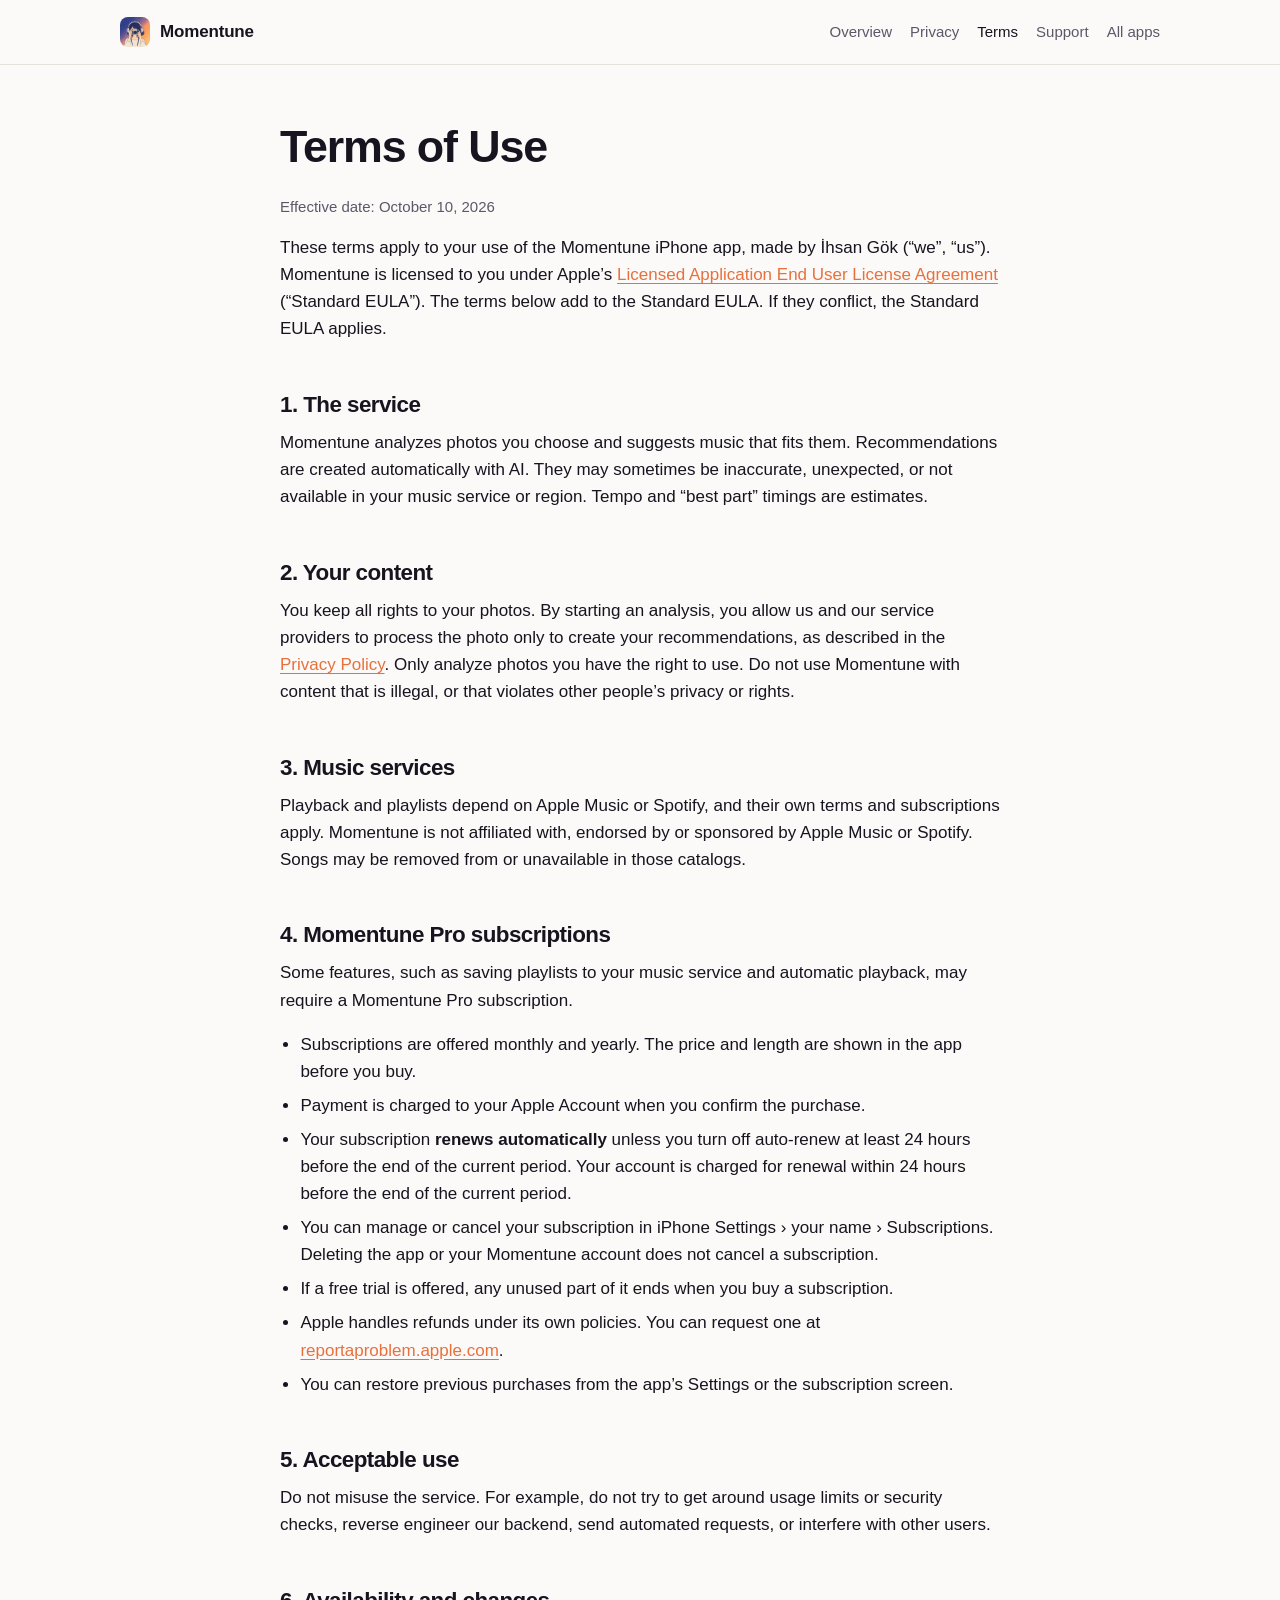
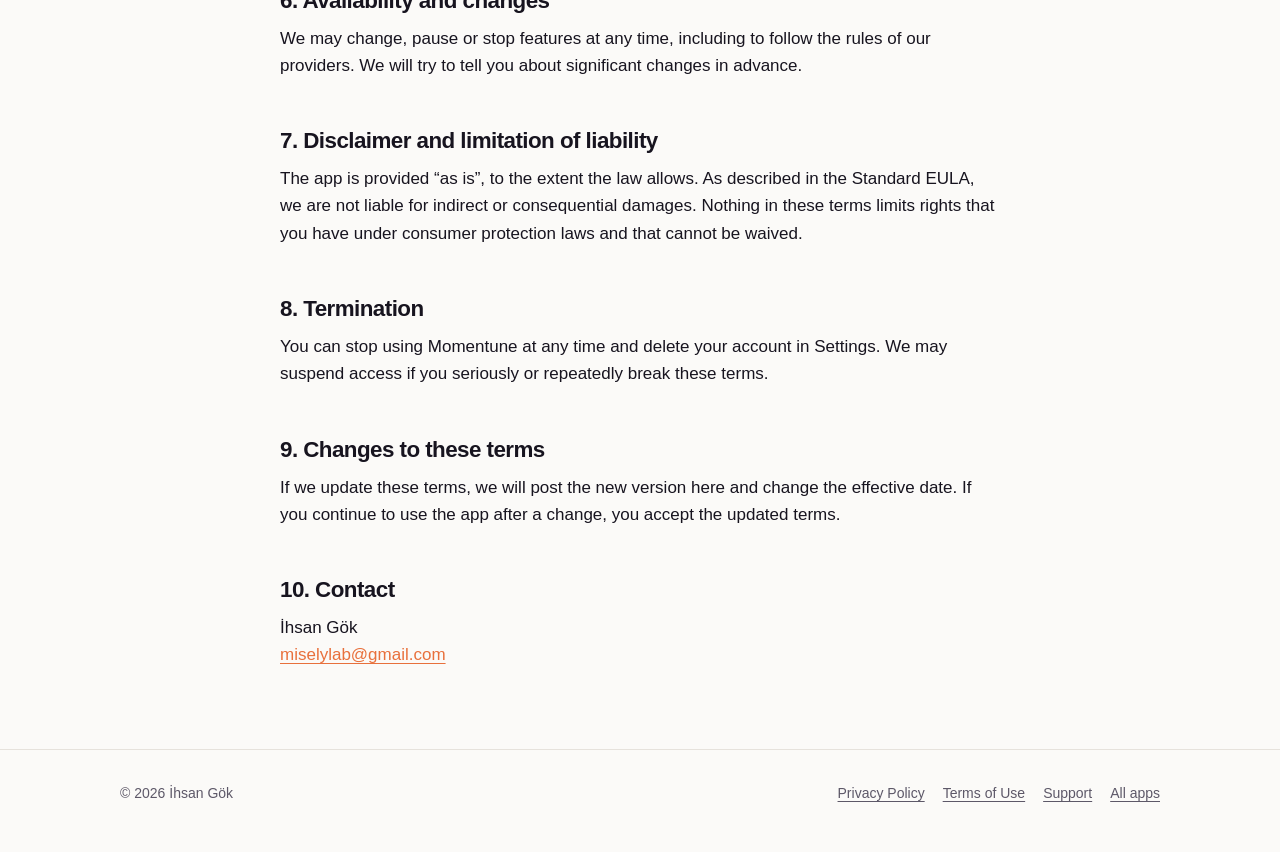
==== momentune/terms.html @ 6fbf7d68 "Add apps site with Momentune pages" ====
<!doctype html>
<html lang="en">
<head>
  <meta charset="utf-8">
  <meta name="viewport" content="width=device-width, initial-scale=1">
  <title>Momentune Terms of Use</title>
  <meta name="description" content="Terms of use and subscription terms for the Momentune app.">
  <link rel="stylesheet" href="../assets/style.css">
  <link rel="icon" href="apple-touch-icon.png">
  <style>:root { --app-accent: #e8703c; --app-accent-2: #3346c4; } @media (prefers-color-scheme: dark) { :root { --app-accent: #f68c5c; --app-accent-2: #6d7cf0; } }</style>
</head>
<body>
  <header class="site-header">
    <div class="wrap">
      <a class="brand" href="./"><img src="apple-touch-icon.png" alt="" width="30" height="30">Momentune</a>
      <nav class="nav" aria-label="Main">
        <a href="./">Overview</a>
        <a href="privacy.html">Privacy</a>
        <a href="terms.html" aria-current="page">Terms</a>
        <a href="support.html">Support</a>
        <a href="../">All apps</a>
      </nav>
    </div>
  </header>

  <main class="wrap doc">
    <h1>Terms of Use</h1>
    <p class="updated">Effective date: October 10, 2026</p>

    <p>These terms apply to your use of the Momentune iPhone app, made by İhsan Gök (“we”, “us”). Momentune is licensed to you under Apple’s <a href="https://www.apple.com/legal/internet-services/itunes/dev/stdeula/">Licensed Application End User License Agreement</a> (“Standard EULA”). The terms below add to the Standard EULA. If they conflict, the Standard EULA applies.</p>

    <h2>1. The service</h2>
    <p>Momentune analyzes photos you choose and suggests music that fits them. Recommendations are created automatically with AI. They may sometimes be inaccurate, unexpected, or not available in your music service or region. Tempo and “best part” timings are estimates.</p>

    <h2>2. Your content</h2>
    <p>You keep all rights to your photos. By starting an analysis, you allow us and our service providers to process the photo only to create your recommendations, as described in the <a href="privacy.html">Privacy Policy</a>. Only analyze photos you have the right to use. Do not use Momentune with content that is illegal, or that violates other people’s privacy or rights.</p>

    <h2>3. Music services</h2>
    <p>Playback and playlists depend on Apple Music or Spotify, and their own terms and subscriptions apply. Momentune is not affiliated with, endorsed by or sponsored by Apple Music or Spotify. Songs may be removed from or unavailable in those catalogs.</p>

    <h2>4. Momentune Pro subscriptions</h2>
    <p>Some features, such as saving playlists to your music service and automatic playback, may require a Momentune Pro subscription.</p>
    <ul>
      <li>Subscriptions are offered monthly and yearly. The price and length are shown in the app before you buy.</li>
      <li>Payment is charged to your Apple Account when you confirm the purchase.</li>
      <li>Your subscription <strong>renews automatically</strong> unless you turn off auto-renew at least 24 hours before the end of the current period. Your account is charged for renewal within 24 hours before the end of the current period.</li>
      <li>You can manage or cancel your subscription in iPhone Settings › your name › Subscriptions. Deleting the app or your Momentune account does not cancel a subscription.</li>
      <li>If a free trial is offered, any unused part of it ends when you buy a subscription.</li>
      <li>Apple handles refunds under its own policies. You can request one at <a href="https://reportaproblem.apple.com">reportaproblem.apple.com</a>.</li>
      <li>You can restore previous purchases from the app’s Settings or the subscription screen.</li>
    </ul>

    <h2>5. Acceptable use</h2>
    <p>Do not misuse the service. For example, do not try to get around usage limits or security checks, reverse engineer our backend, send automated requests, or interfere with other users.</p>

    <h2>6. Availability and changes</h2>
    <p>We may change, pause or stop features at any time, including to follow the rules of our providers. We will try to tell you about significant changes in advance.</p>

    <h2>7. Disclaimer and limitation of liability</h2>
    <p>The app is provided “as is”, to the extent the law allows. As described in the Standard EULA, we are not liable for indirect or consequential damages. Nothing in these terms limits rights that you have under consumer protection laws and that cannot be waived.</p>

    <h2>8. Termination</h2>
    <p>You can stop using Momentune at any time and delete your account in Settings. We may suspend access if you seriously or repeatedly break these terms.</p>

    <h2>9. Changes to these terms</h2>
    <p>If we update these terms, we will post the new version here and change the effective date. If you continue to use the app after a change, you accept the updated terms.</p>

    <h2>10. Contact</h2>
    <p>İhsan Gök<br><a href="mailto:miselylab@gmail.com">miselylab@gmail.com</a></p>
  </main>

  <footer class="site-footer">
    <div class="wrap">
      <span>© 2026 İhsan Gök</span>
      <nav aria-label="Footer">
        <a href="privacy.html">Privacy Policy</a>
        <a href="terms.html">Terms of Use</a>
        <a href="support.html">Support</a>
        <a href="../">All apps</a>
      </nav>
    </div>
  </footer>
</body>
</html>
---- assets/style.css ----
/* Shared styles for the apps site. Each app page sets --app-accent / --app-accent-2. */

:root {
  --bg: #fbfaf8;
  --surface: #ffffff;
  --surface-2: #f3f1ed;
  --text: #17141f;
  --muted: #5d5868;
  --border: #e6e2dc;
  --app-accent: #e8703c;
  --app-accent-2: #3346c4;
  --on-accent: #ffffff;
  --radius: 22px;
  --max: 1080px;
  --font: -apple-system, BlinkMacSystemFont, "SF Pro Text", "Segoe UI", Roboto, "Helvetica Neue", Arial, sans-serif;
  --font-display: -apple-system, BlinkMacSystemFont, "SF Pro Display", "Segoe UI", Roboto, "Helvetica Neue", Arial, sans-serif;
  color-scheme: light dark;
}

@media (prefers-color-scheme: dark) {
  :root {
    --bg: #0f0d15;
    --surface: #18151f;
    --surface-2: #211d2a;
    --text: #f4f1f7;
    --muted: #a7a1b2;
    --border: #2d2838;
    --app-accent: #f68c5c;
    --app-accent-2: #6d7cf0;
    --on-accent: #17141f;
  }
}

* { box-sizing: border-box; }

html { -webkit-text-size-adjust: 100%; }

body {
  margin: 0;
  background: var(--bg);
  color: var(--text);
  font: 17px/1.6 var(--font);
  -webkit-font-smoothing: antialiased;
}

img { max-width: 100%; display: block; }

a { color: var(--app-accent); text-underline-offset: 3px; }
a:hover { text-decoration-thickness: 2px; }

:focus-visible { outline: 3px solid var(--app-accent); outline-offset: 3px; border-radius: 6px; }

.wrap { width: 100%; max-width: var(--max); margin: 0 auto; padding: 0 20px; }

/* Header & footer */

.site-header { border-bottom: 1px solid var(--border); }
.site-header .wrap { display: flex; align-items: center; justify-content: space-between; gap: 16px; min-height: 64px; }
.brand { display: flex; align-items: center; gap: 10px; color: var(--text); text-decoration: none; font-weight: 650; letter-spacing: -0.01em; }
.brand img { width: 30px; height: 30px; border-radius: 8px; }
.nav { display: flex; gap: 18px; flex-wrap: wrap; }
.nav a { color: var(--muted); text-decoration: none; font-size: 15px; }
.nav a:hover, .nav a[aria-current="page"] { color: var(--text); }

.site-footer { border-top: 1px solid var(--border); margin-top: 80px; padding: 32px 0 48px; color: var(--muted); font-size: 14px; }
.site-footer .wrap { display: flex; justify-content: space-between; gap: 16px; flex-wrap: wrap; }
.site-footer a { color: var(--muted); }
.site-footer nav { display: flex; gap: 18px; flex-wrap: wrap; }

/* Type */

h1, h2, h3 { font-family: var(--font-display); letter-spacing: -0.025em; line-height: 1.15; margin: 0 0 0.5em; }
h1 { font-size: clamp(2.2rem, 6vw, 3.6rem); font-weight: 750; }
h2 { font-size: clamp(1.5rem, 3.4vw, 2.1rem); font-weight: 700; }
h3 { font-size: 1.12rem; font-weight: 650; letter-spacing: -0.01em; }
p { margin: 0 0 1em; }
.lede { font-size: clamp(1.08rem, 2.2vw, 1.3rem); color: var(--muted); max-width: 40em; }
.eyebrow { display: inline-block; font-size: 13px; font-weight: 650; letter-spacing: 0.08em; text-transform: uppercase; color: var(--app-accent); margin-bottom: 12px; }

/* Hub */

.hub-hero { padding: 72px 0 40px; }
.app-grid { display: grid; grid-template-columns: repeat(auto-fill, minmax(300px, 1fr)); gap: 20px; }
.app-card {
  display: flex; flex-direction: column; gap: 16px;
  background: var(--surface); border: 1px solid var(--border); border-radius: var(--radius);
  padding: 24px; position: relative; overflow: hidden;
}
.app-card::before {
  content: ""; position: absolute; inset: 0 0 auto 0; height: 4px;
  background: linear-gradient(90deg, var(--app-accent-2), var(--app-accent));
}
.app-card header { display: flex; gap: 16px; align-items: center; }
.app-card .icon { width: 72px; height: 72px; border-radius: 17px; box-shadow: 0 6px 18px rgba(0, 0, 0, 0.14); flex: none; }
.app-card h2 { font-size: 1.35rem; margin: 0 0 2px; }
.app-card .meta { color: var(--muted); font-size: 14px; margin: 0; }
.app-card p { color: var(--muted); margin: 0; }
.app-card .links { display: flex; gap: 8px; flex-wrap: wrap; margin-top: auto; }
.app-card.placeholder { border-style: dashed; background: transparent; justify-content: center; align-items: center; text-align: center; min-height: 220px; color: var(--muted); }
.app-card.placeholder::before { display: none; }

/* Buttons & badges */

.btn {
  display: inline-flex; align-items: center; justify-content: center; gap: 8px;
  min-height: 44px; padding: 0 18px; border-radius: 999px;
  font-size: 15px; font-weight: 600; text-decoration: none;
  background: var(--surface-2); color: var(--text); border: 1px solid var(--border);
}
.btn:hover { border-color: var(--muted); }
.btn.primary { background: var(--app-accent); color: var(--on-accent); border-color: transparent; }
.btn.primary:hover { filter: brightness(1.06); }

.badge { display: inline-flex; align-items: center; gap: 6px; font-size: 13px; font-weight: 600; padding: 4px 10px; border-radius: 999px; background: var(--surface-2); color: var(--muted); border: 1px solid var(--border); }
.badge .dot { width: 7px; height: 7px; border-radius: 50%; background: var(--app-accent); }

.store-badge {
  display: inline-flex; align-items: center; gap: 12px; min-height: 56px; padding: 0 22px;
  border-radius: 14px; background: var(--text); color: var(--bg); text-decoration: none;
}
.store-badge svg { width: 26px; height: 26px; fill: currentColor; }
.store-badge small { display: block; font-size: 11px; opacity: 0.8; line-height: 1.1; }
.store-badge strong { display: block; font-size: 19px; line-height: 1.15; letter-spacing: -0.01em; }
.store-badge[aria-disabled="true"] { opacity: 0.55; cursor: default; }

/* App landing */

.app-hero { padding-top: 64px; padding-bottom: 48px; display: grid; grid-template-columns: 1.25fr 1fr; gap: 48px; align-items: center; }
.app-hero .icon { width: 108px; height: 108px; border-radius: 25px; box-shadow: 0 12px 30px rgba(0, 0, 0, 0.18); margin-bottom: 24px; }
.app-hero .actions { display: flex; gap: 12px; flex-wrap: wrap; align-items: center; margin-top: 28px; }
.hero-art {
  aspect-ratio: 1; border-radius: 36px; overflow: hidden; position: relative;
  background: linear-gradient(140deg, var(--app-accent-2), var(--app-accent));
  box-shadow: 0 30px 60px -20px rgba(30, 20, 60, 0.45);
}
.hero-art img { width: 100%; height: 100%; object-fit: cover; }

.section { padding: 56px 0 8px; }
.section > .wrap > h2 { margin-bottom: 8px; }
.section > .wrap > .lede { margin-bottom: 32px; }

.features { display: grid; grid-template-columns: repeat(auto-fill, minmax(240px, 1fr)); gap: 16px; }
.feature { background: var(--surface); border: 1px solid var(--border); border-radius: 18px; padding: 22px; }
.feature .glyph {
  width: 40px; height: 40px; border-radius: 12px; display: grid; place-items: center; margin-bottom: 14px;
  background: color-mix(in srgb, var(--app-accent) 16%, transparent); color: var(--app-accent);
}
.feature .glyph svg { width: 22px; height: 22px; stroke: currentColor; fill: none; stroke-width: 1.8; stroke-linecap: round; stroke-linejoin: round; }
.feature p { color: var(--muted); margin: 0; font-size: 15.5px; }

.steps { counter-reset: step; display: grid; grid-template-columns: repeat(auto-fit, minmax(220px, 1fr)); gap: 16px; padding: 0; margin: 0; list-style: none; }
.steps li { counter-increment: step; padding: 22px; border-radius: 18px; background: var(--surface-2); }
.steps li::before {
  content: counter(step); display: grid; place-items: center; width: 34px; height: 34px; border-radius: 50%;
  background: var(--app-accent); color: var(--on-accent); font-weight: 700; margin-bottom: 12px;
}
.steps p { margin: 0; color: var(--muted); font-size: 15.5px; }

.callout {
  border-radius: var(--radius); padding: 32px; color: #fff;
  background: linear-gradient(135deg, #1a1429, #2f1d40 60%, #4a2537);
}
.callout h2 { color: #fff; }
.callout p { color: rgba(255, 255, 255, 0.78); max-width: 46em; }
.callout a { color: #ffb48e; }

/* Long-form documents (privacy, terms, support) */

.doc { max-width: 760px; padding-top: 56px; }
.doc h1 { font-size: clamp(2rem, 5vw, 2.8rem); }
.doc h2 { font-size: 1.4rem; margin-top: 2.2em; }
.doc h3 { margin-top: 1.6em; }
.doc ul { padding-left: 1.2em; }
.doc li { margin-bottom: 0.4em; }
.doc .updated { color: var(--muted); font-size: 15px; }
.doc table { width: 100%; border-collapse: collapse; font-size: 15px; margin: 1em 0 1.5em; display: block; overflow-x: auto; }
.doc th, .doc td { text-align: left; vertical-align: top; padding: 10px 12px; border-bottom: 1px solid var(--border); }
.doc th { font-weight: 650; background: var(--surface-2); }
.toc { background: var(--surface); border: 1px solid var(--border); border-radius: 16px; padding: 18px 22px; margin: 24px 0; }
.toc ol { margin: 0; padding-left: 1.2em; columns: 2; column-gap: 32px; }
.toc li { break-inside: avoid; }

details { background: var(--surface); border: 1px solid var(--border); border-radius: 14px; padding: 0 18px; margin-bottom: 10px; }
summary { cursor: pointer; font-weight: 600; padding: 16px 0; list-style: none; display: flex; justify-content: space-between; gap: 12px; }
summary::-webkit-details-marker { display: none; }
summary::after { content: "+"; color: var(--muted); font-size: 1.3em; line-height: 1; }
details[open] summary::after { content: "–"; }
details > :not(summary) { color: var(--muted); }
details > p:last-child { padding-bottom: 6px; }

.contact-card { display: flex; gap: 16px; align-items: center; justify-content: space-between; flex-wrap: wrap; background: var(--surface-2); border-radius: 18px; padding: 22px 24px; margin: 24px 0 8px; }
.contact-card p { margin: 0; color: var(--muted); }

@media (max-width: 760px) {
  .app-hero { grid-template-columns: 1fr; padding-top: 40px; gap: 36px; }
  .app-hero .hero-art { order: -1; max-width: 220px; border-radius: 28%; }
  .hero-art { max-width: 420px; }
  .toc ol { columns: 1; }
  .hub-hero { padding-top: 48px; }
  .site-header .wrap { flex-wrap: wrap; padding-top: 10px; padding-bottom: 10px; }
}
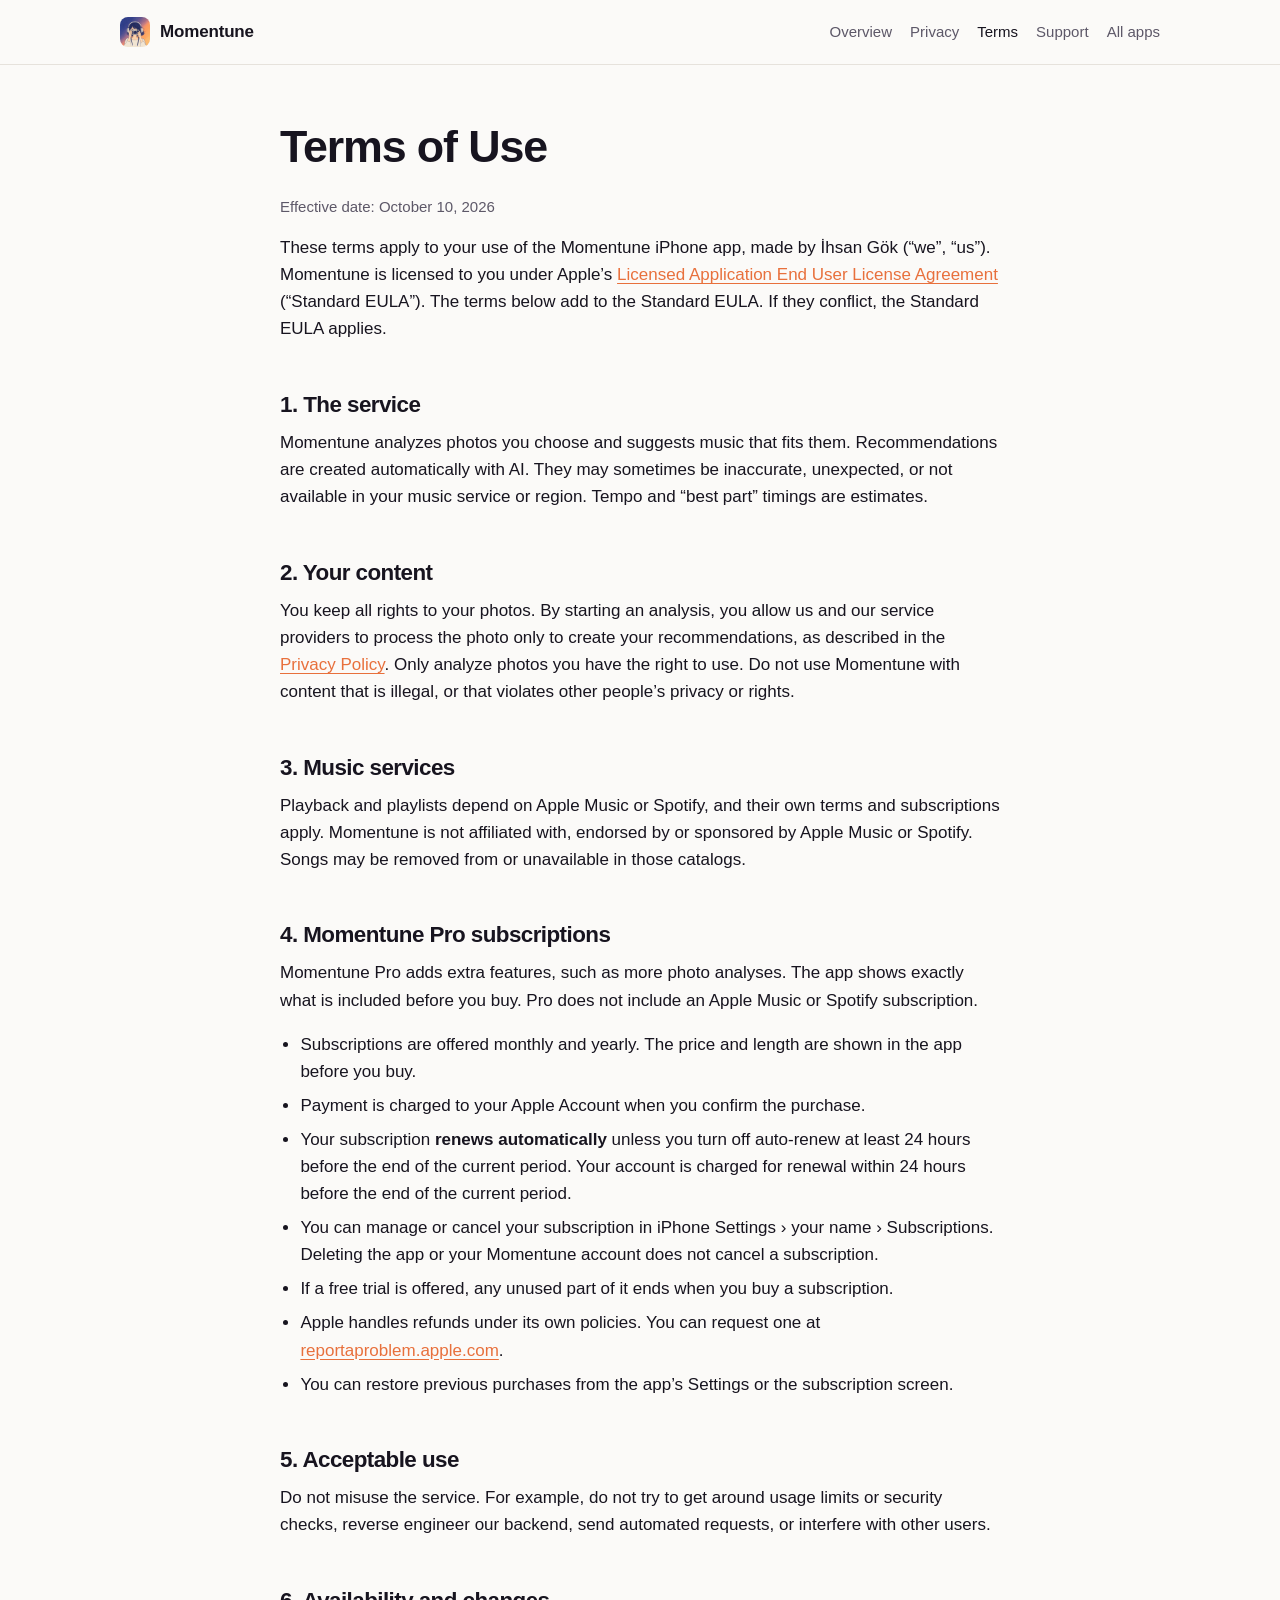
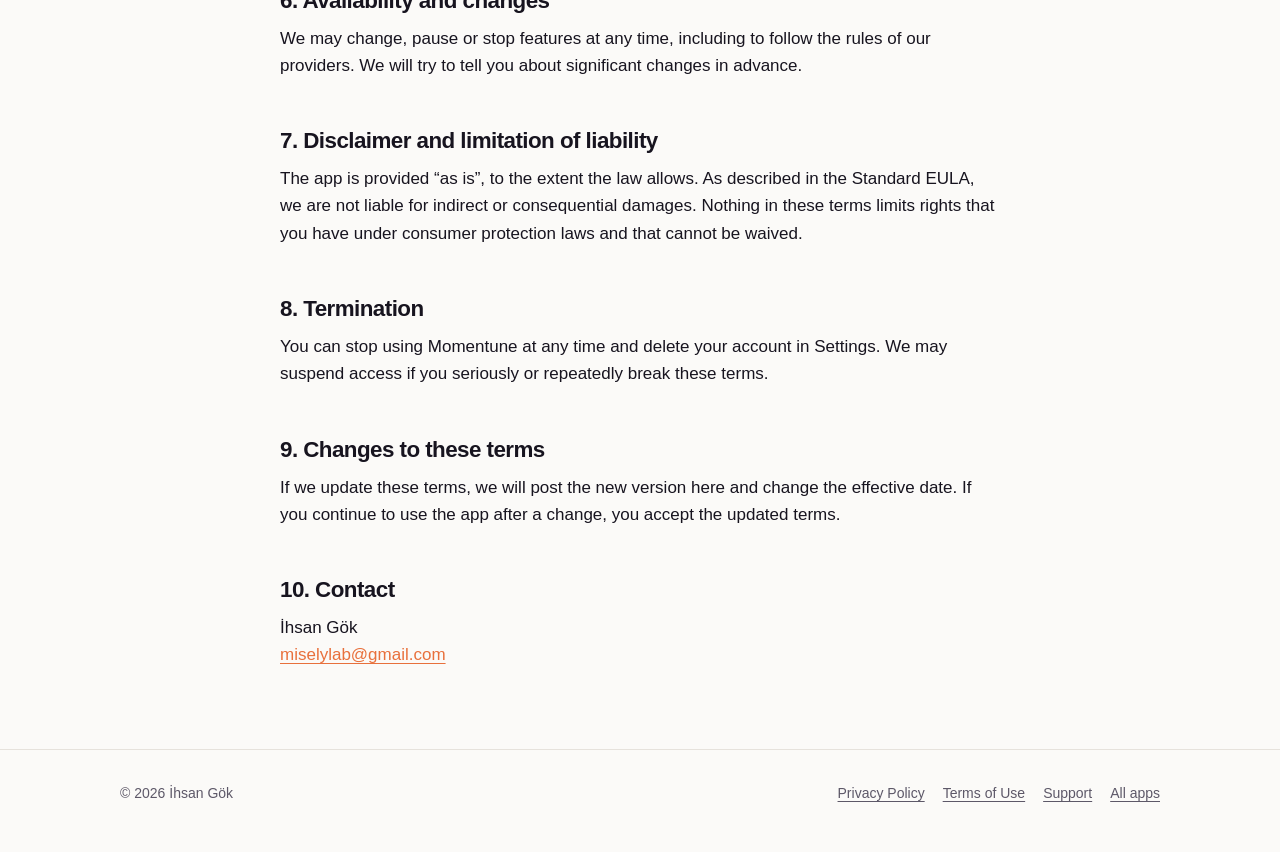
==== commit 6724b2ed: "Align Momentune privacy and terms with app behavior" ====
--- a/momentune/terms.html
+++ b/momentune/terms.html
@@ -39,7 +39,7 @@
     <p>Playback and playlists depend on Apple Music or Spotify, and their own terms and subscriptions apply. Momentune is not affiliated with, endorsed by or sponsored by Apple Music or Spotify. Songs may be removed from or unavailable in those catalogs.</p>
 
     <h2>4. Momentune Pro subscriptions</h2>
-    <p>Some features, such as saving playlists to your music service and automatic playback, may require a Momentune Pro subscription.</p>
+    <p>Momentune Pro adds extra features, such as more photo analyses. The app shows exactly what is included before you buy. Pro does not include an Apple Music or Spotify subscription.</p>
     <ul>
       <li>Subscriptions are offered monthly and yearly. The price and length are shown in the app before you buy.</li>
       <li>Payment is charged to your Apple Account when you confirm the purchase.</li>
